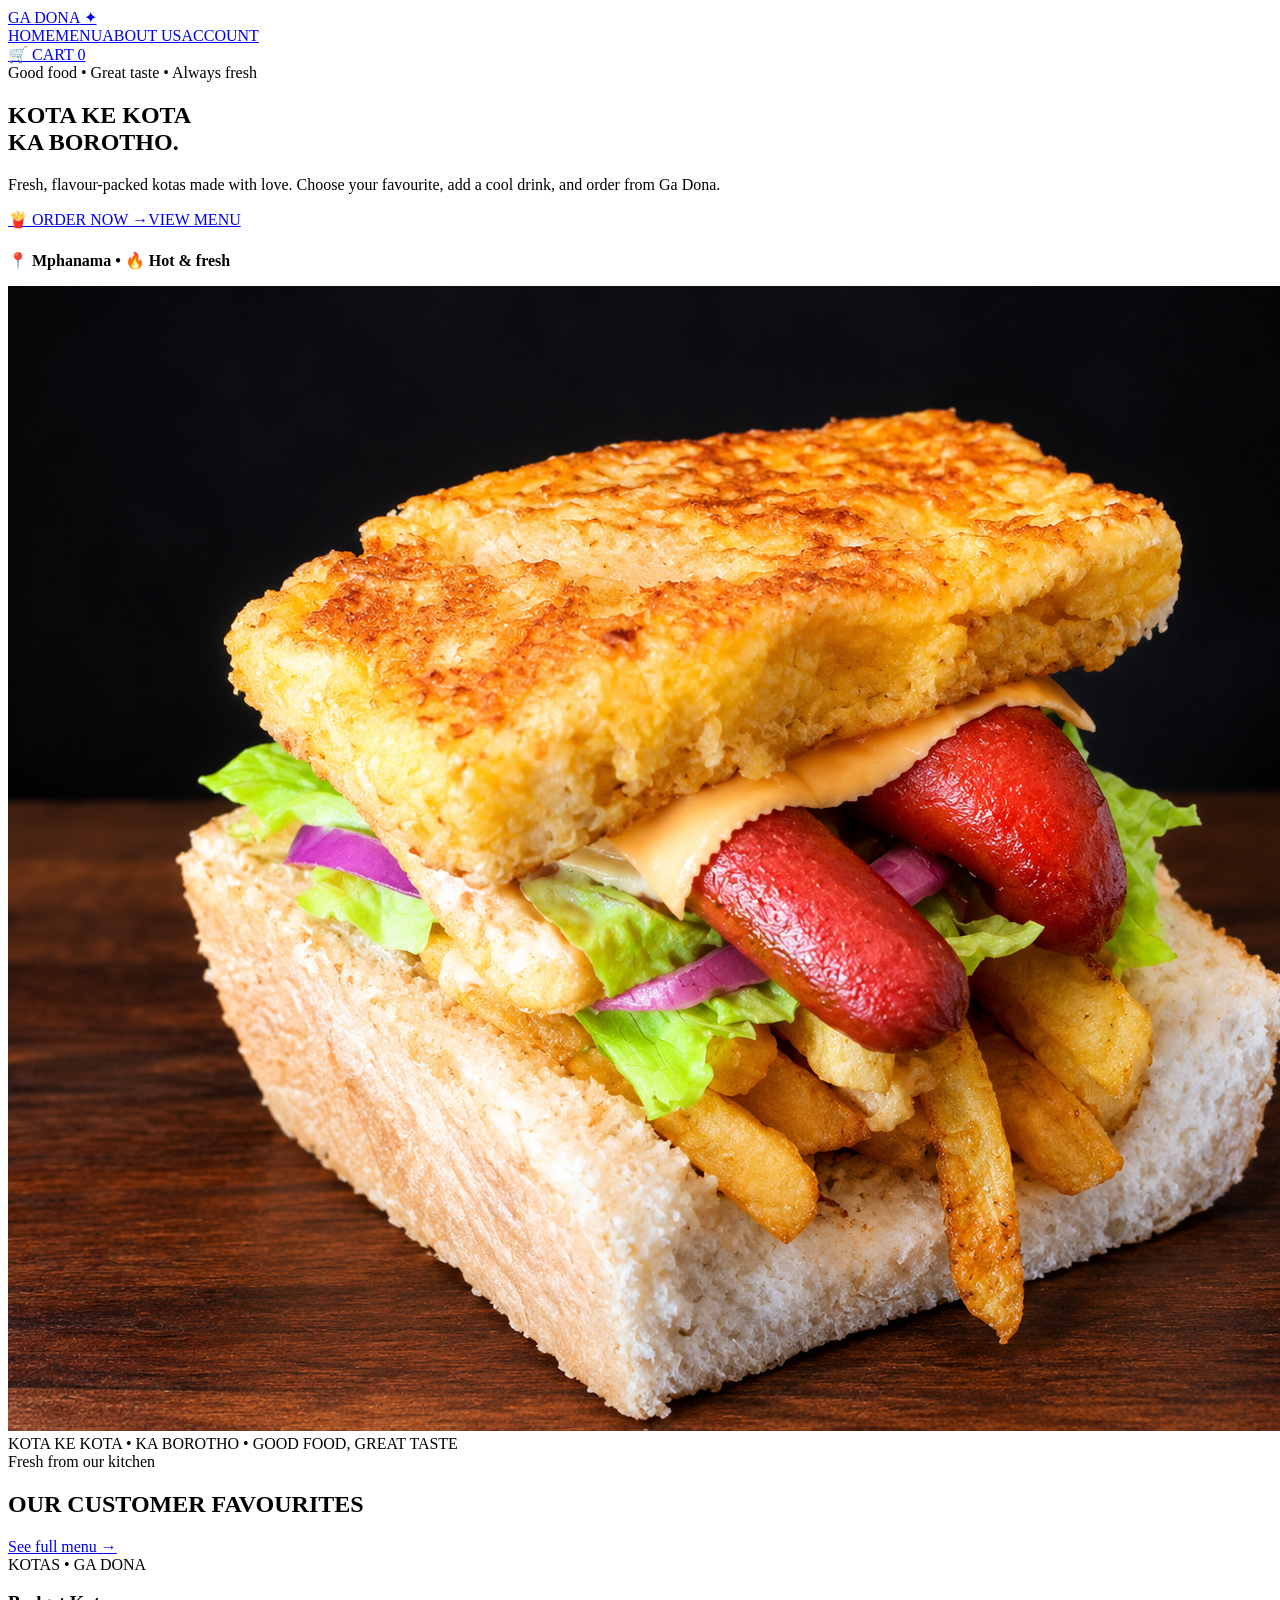
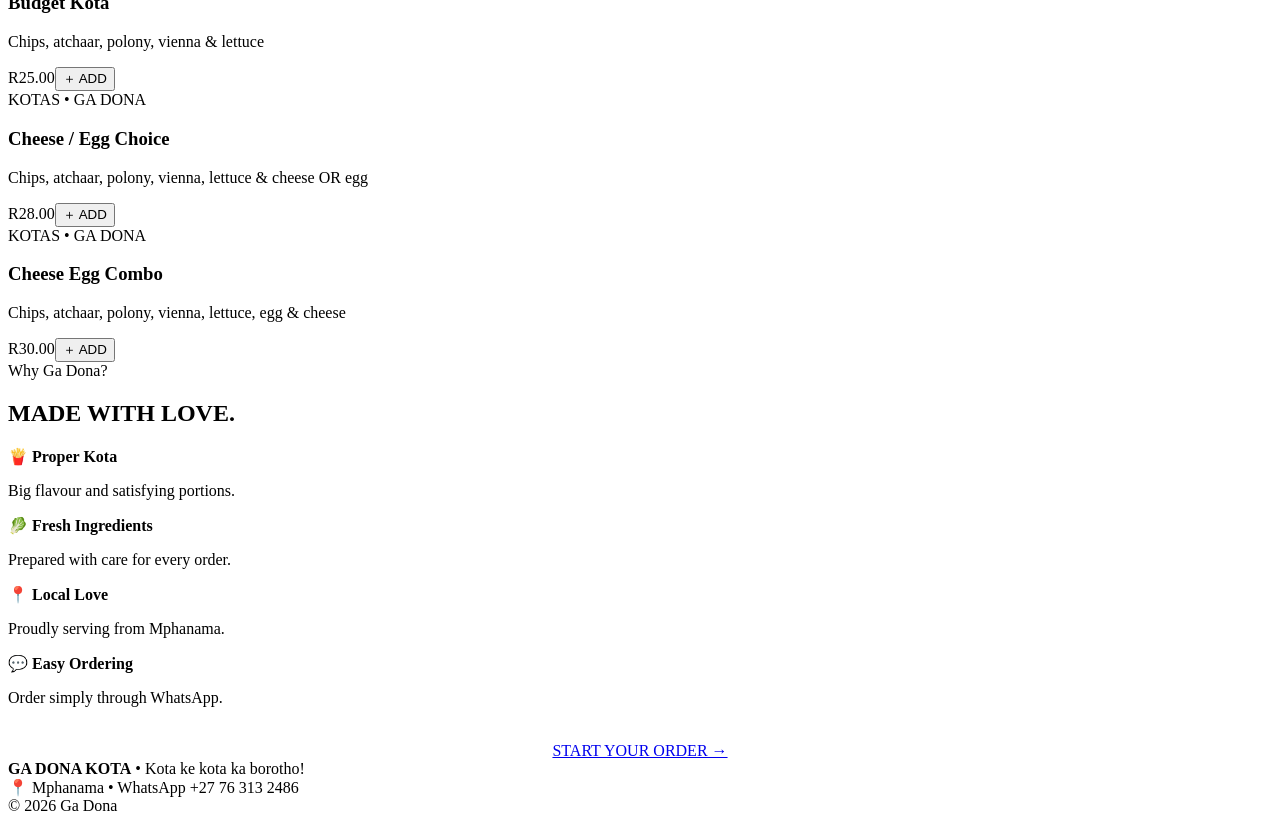
==== index.html @ b7245404 "Add files via upload" ====
<!doctype html><html lang="en"><head><meta charset="utf-8"><meta name="viewport" content="width=device-width,initial-scale=1"><title>Ga Dona Kota | Kota ke kota ka borotho</title><link rel="stylesheet" href="style.css"></head><body>
<header><nav class="nav"><a class="logo" href="index.html">GA <span>DONA</span> ✦</a><div class="links"><a href="index.html">HOME</a><a href="menu.html">MENU</a><a href="about.html">ABOUT US</a><a href="account.html">ACCOUNT</a></div><a class="cartlink" href="cart.html">🛒 CART <span class="cart-count">0</span></a></nav></header>
<main><section class="hero" id="home"><div><div class="kicker">Good food • Great taste • Always fresh</div><h1>KOTA KE KOTA<br><span>KA BOROTHO.</span></h1><p>Fresh, flavour-packed kotas made with love. Choose your favourite, add a cool drink, and order from Ga Dona.</p><div class="actions"><a class="btn" href="menu.html">🍟 ORDER NOW →</a><a class="outline" href="menu.html">VIEW MENU</a></div><p style="margin-top:22px;color:var(--yellow);font-weight:900">📍 Mphanama • 🔥 Hot & fresh</p></div><div class="visual"><img class="spin-kota" src="kota-360.png" alt="Ga Dona loaded kota rotating 360 degrees"></div></section><div class="ticker">KOTA KE KOTA • KA BOROTHO • GOOD FOOD, GREAT TASTE</div>
<section class="wrap"><div class="heading"><div><div class="kicker">Fresh from our kitchen</div><h2>OUR CUSTOMER FAVOURITES</h2></div><a class="outline" href="menu.html">See full menu →</a></div><div class="cards" id="favourites"></div></section>
<section class="wrap"><div class="heading"><div><div class="kicker">Why Ga Dona?</div><h2>MADE WITH LOVE.</h2></div></div><div class="features"><div class="feature"><b>🍟 Proper Kota</b><p>Big flavour and satisfying portions.</p></div><div class="feature"><b>🥬 Fresh Ingredients</b><p>Prepared with care for every order.</p></div><div class="feature"><b>📍 Local Love</b><p>Proudly serving from Mphanama.</p></div><div class="feature"><b>💬 Easy Ordering</b><p>Order simply through WhatsApp.</p></div></div><div style="text-align:center;margin-top:35px"><a class="btn" href="menu.html">START YOUR ORDER →</a></div></section>
</main><footer><strong>GA DONA KOTA</strong> • Kota ke kota ka borotho!<br>📍 Mphanama • WhatsApp +27 76 313 2486<br>© <span id="yr"></span> Ga Dona</footer><script>
const WHATSAPP="27763132486";
const PRODUCTS=[
["Budget Kota","Chips, atchaar, polony, vienna & lettuce",25,"KOTAS"],
["Cheese / Egg Choice","Chips, atchaar, polony, vienna, lettuce & cheese OR egg",28,"KOTAS"],
["Cheese Egg Combo","Chips, atchaar, polony, vienna, lettuce, egg & cheese",30,"KOTAS"],
["Meaty Kota","Chips, atchaar, polony, vienna, lettuce & russian",32,"KOTAS"],
["Meaty Cheese / Egg Choice","Chips, atchaar, polony, vienna, lettuce, russian & egg OR cheese",35,"KOTAS"],
["Fully Loaded","Chips, atchaar, polony, vienna, lettuce, russian, cheese & egg",45,"KOTAS"],
["Small Chips","Golden crispy chips",25,"CHIPS"],
["Medium Chips","Golden crispy chips",30,"CHIPS"],
["Large Chips","Golden crispy chips",35,"CHIPS"],
["Extra Large Chips","Golden crispy chips",42,"CHIPS"],
["2L Flavoured Cooldrink","Choose your flavour",30,"DRINKS"],
["2L Coke","Coca-Cola 2 litre",33,"DRINKS"],
["1.25L Cooldrink","Assorted flavour",17,"DRINKS"],
["1.5L Cappy Juice","Cappy fruit juice",40,"DRINKS"],
["Coke Can","Chilled can",15,"CANS"],
["Cappy Can","Chilled can",20,"CANS"],
["Dry Lemon Can","Chilled can",23,"CANS"],
["Tonic Water Can","Chilled can",23,"CANS"],
["Egg","Extra topping",5,"EXTRAS"],
["Vianna","Extra topping",7,"EXTRAS"],
["Cheese","Extra topping",5,"EXTRAS"],
["Polony","Extra topping",5,"EXTRAS"],
["Russian","Extra topping",15,"EXTRAS"]
];
function getCart(){return JSON.parse(localStorage.getItem("gadona_cart")||"[]")}
function saveCart(c){localStorage.setItem("gadona_cart",JSON.stringify(c));updateCount()}
function updateCount(){let n=getCart().reduce((s,x)=>s+x.qty,0);document.querySelectorAll(".cart-count").forEach(el=>el.textContent=n)}
function addProduct(idx){let c=getCart(),p=PRODUCTS[idx],item=c.find(x=>x.id===idx);if(item)item.qty++;else c.push({id:idx,name:p[0],price:p[2],qty:1});saveCart(c);alert(p[0]+" added to your cart!")}
function money(n){return "R"+Number(n).toFixed(2)}
function updateCount(){let n=getCart().reduce((s,x)=>s+x.qty,0);document.querySelectorAll(".cart-count").forEach(el=>el.textContent=n)}
function productCards(categories){let ids=PRODUCTS.map((p,i)=>({p,i})).filter(x=>categories.includes(x.p[3]));return ids.map(({p,i})=>`<article class="card"><div class="label">${p[3]} • GA DONA</div><h3>${p[0]}</h3><p>${p[1]}</p><div class="cardbottom"><span class="price">${money(p[2])}</span><button class="add" onclick="addProduct(${i})">＋ ADD</button></div></article>`).join("")}
document.addEventListener("DOMContentLoaded",updateCount);
document.getElementById("favourites").innerHTML=productCards(["KOTAS"]).split("</article>").slice(0,3).map(x=>x+"</article>").join("");document.getElementById("yr").textContent=new Date().getFullYear();</script></body></html>
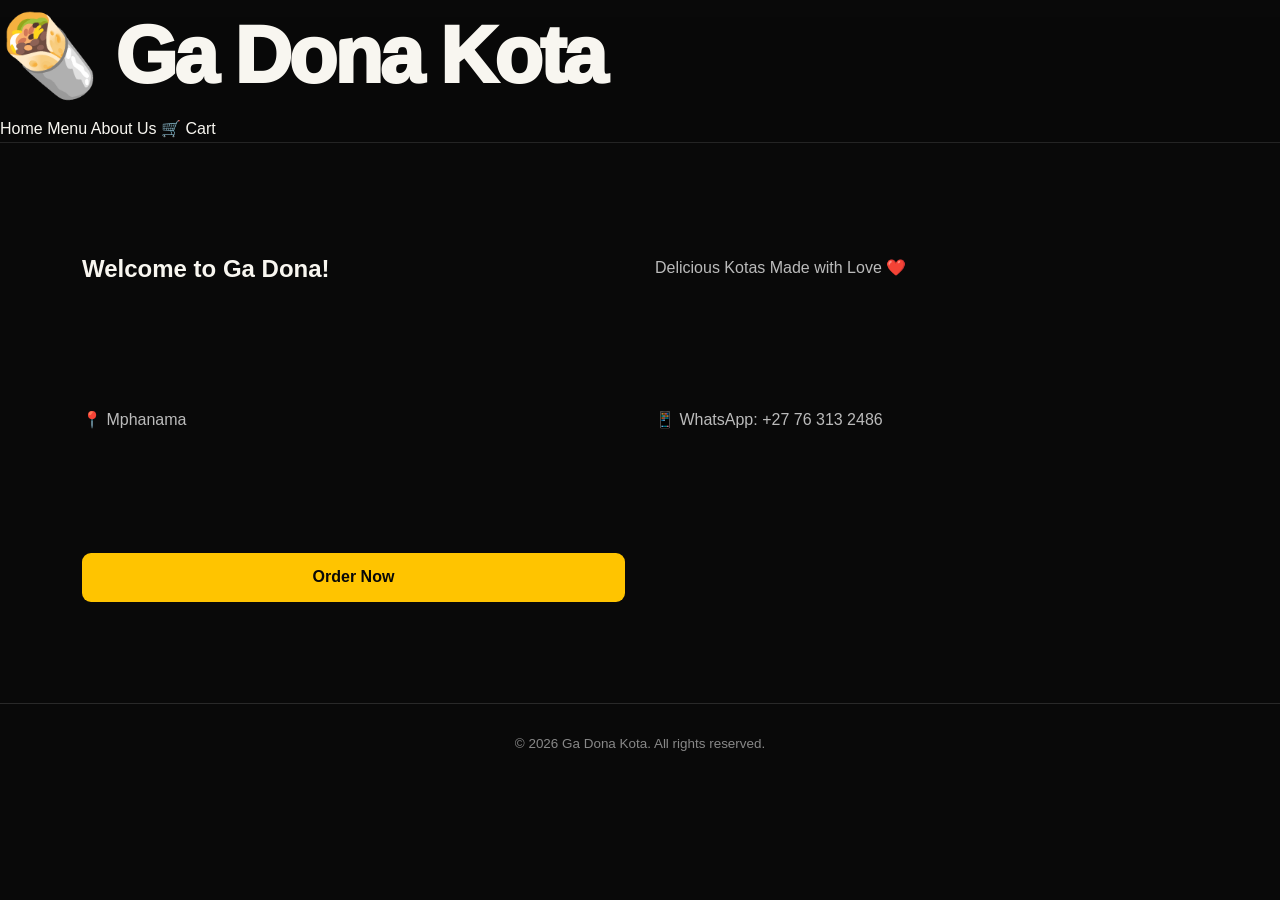
==== commit 39952e23: "Update index.html" ====
--- a/index.html
+++ b/index.html
@@ -1,41 +1,36 @@
-<!doctype html><html lang="en"><head><meta charset="utf-8"><meta name="viewport" content="width=device-width,initial-scale=1"><title>Ga Dona Kota | Kota ke kota ka borotho</title><link rel="stylesheet" href="style.css"></head><body>
-<header><nav class="nav"><a class="logo" href="index.html">GA <span>DONA</span> ✦</a><div class="links"><a href="index.html">HOME</a><a href="menu.html">MENU</a><a href="about.html">ABOUT US</a><a href="account.html">ACCOUNT</a></div><a class="cartlink" href="cart.html">🛒 CART <span class="cart-count">0</span></a></nav></header>
-<main><section class="hero" id="home"><div><div class="kicker">Good food • Great taste • Always fresh</div><h1>KOTA KE KOTA<br><span>KA BOROTHO.</span></h1><p>Fresh, flavour-packed kotas made with love. Choose your favourite, add a cool drink, and order from Ga Dona.</p><div class="actions"><a class="btn" href="menu.html">🍟 ORDER NOW →</a><a class="outline" href="menu.html">VIEW MENU</a></div><p style="margin-top:22px;color:var(--yellow);font-weight:900">📍 Mphanama • 🔥 Hot & fresh</p></div><div class="visual"><img class="spin-kota" src="kota-360.png" alt="Ga Dona loaded kota rotating 360 degrees"></div></section><div class="ticker">KOTA KE KOTA • KA BOROTHO • GOOD FOOD, GREAT TASTE</div>
-<section class="wrap"><div class="heading"><div><div class="kicker">Fresh from our kitchen</div><h2>OUR CUSTOMER FAVOURITES</h2></div><a class="outline" href="menu.html">See full menu →</a></div><div class="cards" id="favourites"></div></section>
-<section class="wrap"><div class="heading"><div><div class="kicker">Why Ga Dona?</div><h2>MADE WITH LOVE.</h2></div></div><div class="features"><div class="feature"><b>🍟 Proper Kota</b><p>Big flavour and satisfying portions.</p></div><div class="feature"><b>🥬 Fresh Ingredients</b><p>Prepared with care for every order.</p></div><div class="feature"><b>📍 Local Love</b><p>Proudly serving from Mphanama.</p></div><div class="feature"><b>💬 Easy Ordering</b><p>Order simply through WhatsApp.</p></div></div><div style="text-align:center;margin-top:35px"><a class="btn" href="menu.html">START YOUR ORDER →</a></div></section>
-</main><footer><strong>GA DONA KOTA</strong> • Kota ke kota ka borotho!<br>📍 Mphanama • WhatsApp +27 76 313 2486<br>© <span id="yr"></span> Ga Dona</footer><script>
-const WHATSAPP="27763132486";
-const PRODUCTS=[
-["Budget Kota","Chips, atchaar, polony, vienna & lettuce",25,"KOTAS"],
-["Cheese / Egg Choice","Chips, atchaar, polony, vienna, lettuce & cheese OR egg",28,"KOTAS"],
-["Cheese Egg Combo","Chips, atchaar, polony, vienna, lettuce, egg & cheese",30,"KOTAS"],
-["Meaty Kota","Chips, atchaar, polony, vienna, lettuce & russian",32,"KOTAS"],
-["Meaty Cheese / Egg Choice","Chips, atchaar, polony, vienna, lettuce, russian & egg OR cheese",35,"KOTAS"],
-["Fully Loaded","Chips, atchaar, polony, vienna, lettuce, russian, cheese & egg",45,"KOTAS"],
-["Small Chips","Golden crispy chips",25,"CHIPS"],
-["Medium Chips","Golden crispy chips",30,"CHIPS"],
-["Large Chips","Golden crispy chips",35,"CHIPS"],
-["Extra Large Chips","Golden crispy chips",42,"CHIPS"],
-["2L Flavoured Cooldrink","Choose your flavour",30,"DRINKS"],
-["2L Coke","Coca-Cola 2 litre",33,"DRINKS"],
-["1.25L Cooldrink","Assorted flavour",17,"DRINKS"],
-["1.5L Cappy Juice","Cappy fruit juice",40,"DRINKS"],
-["Coke Can","Chilled can",15,"CANS"],
-["Cappy Can","Chilled can",20,"CANS"],
-["Dry Lemon Can","Chilled can",23,"CANS"],
-["Tonic Water Can","Chilled can",23,"CANS"],
-["Egg","Extra topping",5,"EXTRAS"],
-["Vianna","Extra topping",7,"EXTRAS"],
-["Cheese","Extra topping",5,"EXTRAS"],
-["Polony","Extra topping",5,"EXTRAS"],
-["Russian","Extra topping",15,"EXTRAS"]
-];
-function getCart(){return JSON.parse(localStorage.getItem("gadona_cart")||"[]")}
-function saveCart(c){localStorage.setItem("gadona_cart",JSON.stringify(c));updateCount()}
-function updateCount(){let n=getCart().reduce((s,x)=>s+x.qty,0);document.querySelectorAll(".cart-count").forEach(el=>el.textContent=n)}
-function addProduct(idx){let c=getCart(),p=PRODUCTS[idx],item=c.find(x=>x.id===idx);if(item)item.qty++;else c.push({id:idx,name:p[0],price:p[2],qty:1});saveCart(c);alert(p[0]+" added to your cart!")}
-function money(n){return "R"+Number(n).toFixed(2)}
-function updateCount(){let n=getCart().reduce((s,x)=>s+x.qty,0);document.querySelectorAll(".cart-count").forEach(el=>el.textContent=n)}
-function productCards(categories){let ids=PRODUCTS.map((p,i)=>({p,i})).filter(x=>categories.includes(x.p[3]));return ids.map(({p,i})=>`<article class="card"><div class="label">${p[3]} • GA DONA</div><h3>${p[0]}</h3><p>${p[1]}</p><div class="cardbottom"><span class="price">${money(p[2])}</span><button class="add" onclick="addProduct(${i})">＋ ADD</button></div></article>`).join("")}
-document.addEventListener("DOMContentLoaded",updateCount);
-document.getElementById("favourites").innerHTML=productCards(["KOTAS"]).split("</article>").slice(0,3).map(x=>x+"</article>").join("");document.getElementById("yr").textContent=new Date().getFullYear();</script></body></html>+
+<!DOCTYPE html>
+<html lang="en">
+<head>
+  <meta charset="UTF-8">
+  <meta name="viewport" content="width=device-width, initial-scale=1.0">
+  <title>Ga Dona Kota</title>
+  <link rel="stylesheet" href="style.css">
+</head>
+
+<body>
+
+  <header>
+    <h1>🌯 Ga Dona Kota</h1>
+    <nav>
+      <a href="index.html">Home</a>
+      <a href="menu.html">Menu</a>
+      <a href="about.html">About Us</a>
+      <a href="cart.html">🛒 Cart</a>
+    </nav>
+  </header>
+
+  <section class="hero">
+    <h2>Welcome to Ga Dona!</h2>
+    <p>Delicious Kotas Made with Love ❤️</p>
+    <p>📍 Mphanama</p>
+    <p>📱 WhatsApp: +27 76 313 2486</p>
+    <a href="menu.html" class="btn">Order Now</a>
+  </section>
+
+  <footer>
+    <p>© 2026 Ga Dona Kota. All rights reserved.</p>
+  </footer>
+
+</body>
+</html>
--- a/style.css
+++ b/style.css
@@ -0,0 +1,29 @@
+
+:root{--black:#090909;--panel:#151515;--yellow:#ffc400;--orange:#ff9800;--white:#f8f6f0;--gray:#aaa;--line:#2b2b2b}
+*{box-sizing:border-box;margin:0;padding:0}html{scroll-behavior:smooth}body{background:var(--black);color:var(--white);font-family:Inter,Arial,sans-serif;line-height:1.55}a{color:inherit;text-decoration:none}button{cursor:pointer;font:inherit}
+header{position:sticky;top:0;z-index:50;background:#090909eF;border-bottom:1px solid #242424;backdrop-filter:blur(12px)}
+.nav{max-width:1160px;margin:auto;padding:14px 22px;display:flex;align-items:center;justify-content:space-between;gap:20px}
+.logo{font-weight:1000;letter-spacing:-1px;font-size:1.25rem;color:var(--yellow)}.logo span{color:#fff}
+.links{display:flex;align-items:center;gap:22px;font-size:.9rem;font-weight:800}.links a:hover{color:var(--yellow)}
+.cartlink,.btn{display:inline-flex;align-items:center;justify-content:center;gap:8px;background:var(--yellow);color:#080808;border:0;border-radius:9px;padding:12px 18px;font-weight:900;transition:.2s}.cartlink:hover,.btn:hover{transform:translateY(-2px);filter:brightness(1.08)}
+.outline{background:transparent;border:1px solid #555;color:#fff;border-radius:9px;padding:11px 17px;font-weight:800}
+.hero{max-width:1160px;margin:auto;padding:62px 22px 55px;display:grid;grid-template-columns:1fr 1fr;align-items:center;gap:30px;min-height:560px}
+.kicker{font-size:.76rem;letter-spacing:3px;text-transform:uppercase;color:var(--yellow);font-weight:900}
+h1{font-size:clamp(2.8rem,6.2vw,5.4rem);line-height:.98;letter-spacing:-3px;font-weight:1000;margin:17px 0 22px}h1 span{color:var(--yellow)}
+.hero p,.muted{color:#bbb;max-width:530px}.actions{display:flex;flex-wrap:wrap;gap:12px;margin-top:27px}
+.visual{display:flex;justify-content:center;align-items:center;perspective:1100px;min-height:400px;overflow:visible}
+.spin-kota{width:min(100%,520px);height:auto;object-fit:contain;filter:drop-shadow(0 20px 30px #0009);animation:rotateKota 12s linear infinite;transform-style:preserve-3d}
+@keyframes rotateKota{0%{transform:rotateY(0deg) rotateZ(-2deg)}50%{transform:rotateY(180deg) rotateZ(2deg)}100%{transform:rotateY(360deg) rotateZ(-2deg)}}
+.visual:hover .spin-kota{animation-play-state:paused}
+.ticker{background:var(--yellow);color:#080808;text-align:center;padding:10px;font-weight:1000;letter-spacing:1.2px}
+.wrap{max-width:1160px;margin:auto;padding:65px 22px}.heading{display:flex;justify-content:space-between;align-items:end;gap:20px;margin-bottom:28px}.heading h2,.page-title{font-size:clamp(2rem,4vw,3.3rem);font-weight:1000;letter-spacing:-1.5px}.heading p{color:#aaa;max-width:440px}
+.cards{display:grid;grid-template-columns:repeat(3,1fr);gap:16px}.card{background:var(--panel);border:1px solid #292929;border-radius:14px;padding:20px;transition:.2s}.card:hover{border-color:#806500;transform:translateY(-3px)}.card .label{font-size:.72rem;color:var(--yellow);font-weight:900;letter-spacing:1.3px}.card h3{font-size:1.18rem;margin:7px 0}.card p{font-size:.88rem;color:#aaa;min-height:54px}.cardbottom{display:flex;align-items:center;justify-content:space-between;gap:10px;margin-top:16px}.price{font-size:1.28rem;color:var(--yellow);font-weight:1000}.add{background:#272727;border:1px solid #444;color:#fff;border-radius:7px;padding:9px 12px;font-weight:900}.add:hover{background:var(--yellow);color:#111;border-color:var(--yellow)}
+.promo{display:grid;grid-template-columns:1fr 1fr;gap:25px;align-items:center;margin-top:45px}.promo img{width:100%;border-radius:14px;border:1px solid #333}.promo h2{font-size:2.3rem;color:var(--yellow);line-height:1.05;margin:12px 0}.promo li{list-style:none;margin:5px 0;color:#ddd}.promo li:before{content:"▸ ";color:var(--yellow)}
+.features{display:grid;grid-template-columns:repeat(4,1fr);gap:14px}.feature{background:#151515;border:1px solid #282828;border-radius:12px;padding:18px}.feature b{display:block;color:var(--yellow);font-size:1.1rem;margin-bottom:5px}.feature p{font-size:.85rem;color:#aaa}
+.aboutbox{max-width:850px;margin:0 auto;background:linear-gradient(135deg,#171717,#0c0c0c);border:1px solid #383000;border-radius:18px;padding:clamp(25px,5vw,55px)}.aboutbox h2{font-size:2.5rem;color:var(--yellow);margin:12px 0}.aboutbox p{color:#d0d0d0;margin:13px 0}
+.pagehero{max-width:1160px;margin:auto;padding:55px 22px 15px}.pagehero p{color:#aaa;margin-top:8px}
+footer{border-top:1px solid #292929;text-align:center;padding:30px 18px;color:#888;font-size:.84rem}footer strong{color:var(--yellow)}
+.cart-layout{display:grid;grid-template-columns:1.15fr .85fr;gap:25px;align-items:start}.cartbox,.checkoutbox{background:#151515;border:1px solid #2c2c2c;border-radius:14px;padding:22px}.cartrow{display:flex;justify-content:space-between;gap:12px;padding:15px 0;border-bottom:1px solid #2b2b2b}.cartrow small{display:block;color:#999}.qty{display:flex;align-items:center;gap:9px;margin-top:8px}.qty button{border:1px solid #444;background:#252525;color:white;border-radius:5px;width:28px;height:28px}.summaryline{display:flex;justify-content:space-between;padding:7px 0;color:#bbb}.summaryline.total{font-size:1.25rem;font-weight:1000;color:#fff;border-top:1px solid #444;margin-top:7px;padding-top:13px}.summaryline.total strong{color:var(--yellow)}
+.form{display:grid;gap:12px;margin-top:16px}.form label{font-size:.82rem;color:#ccc;font-weight:800}.form input,.form textarea,.form select{display:block;width:100%;margin-top:5px;background:#0d0d0d;border:1px solid #444;border-radius:7px;color:white;padding:11px}.form textarea{min-height:70px}.form .btn{width:100%}.empty{padding:50px 10px;text-align:center;color:#888}
+@media(max-width:850px){.hero{grid-template-columns:1fr;padding-top:40px;min-height:auto}.visual{min-height:300px;order:-1}.spin-kota{width:min(90%,400px)}.cards{grid-template-columns:repeat(2,1fr)}.features{grid-template-columns:repeat(2,1fr)}.cart-layout{grid-template-columns:1fr}.promo{grid-template-columns:1fr}.promo img{order:-1}}
+@media(max-width:560px){.nav{padding:12px 14px}.links{gap:11px;font-size:.76rem}.links a:nth-child(3){display:none}.logo{font-size:1rem}.cartlink{padding:9px 11px}.hero{padding:30px 17px}.visual{min-height:230px}.spin-kota{width:95%}h1{letter-spacing:-1.5px}.wrap{padding:45px 17px}.cards{grid-template-columns:1fr}.card p{min-height:0}.heading{align-items:start;flex-direction:column}.pagehero{padding:38px 17px}.features{grid-template-columns:1fr 1fr}}
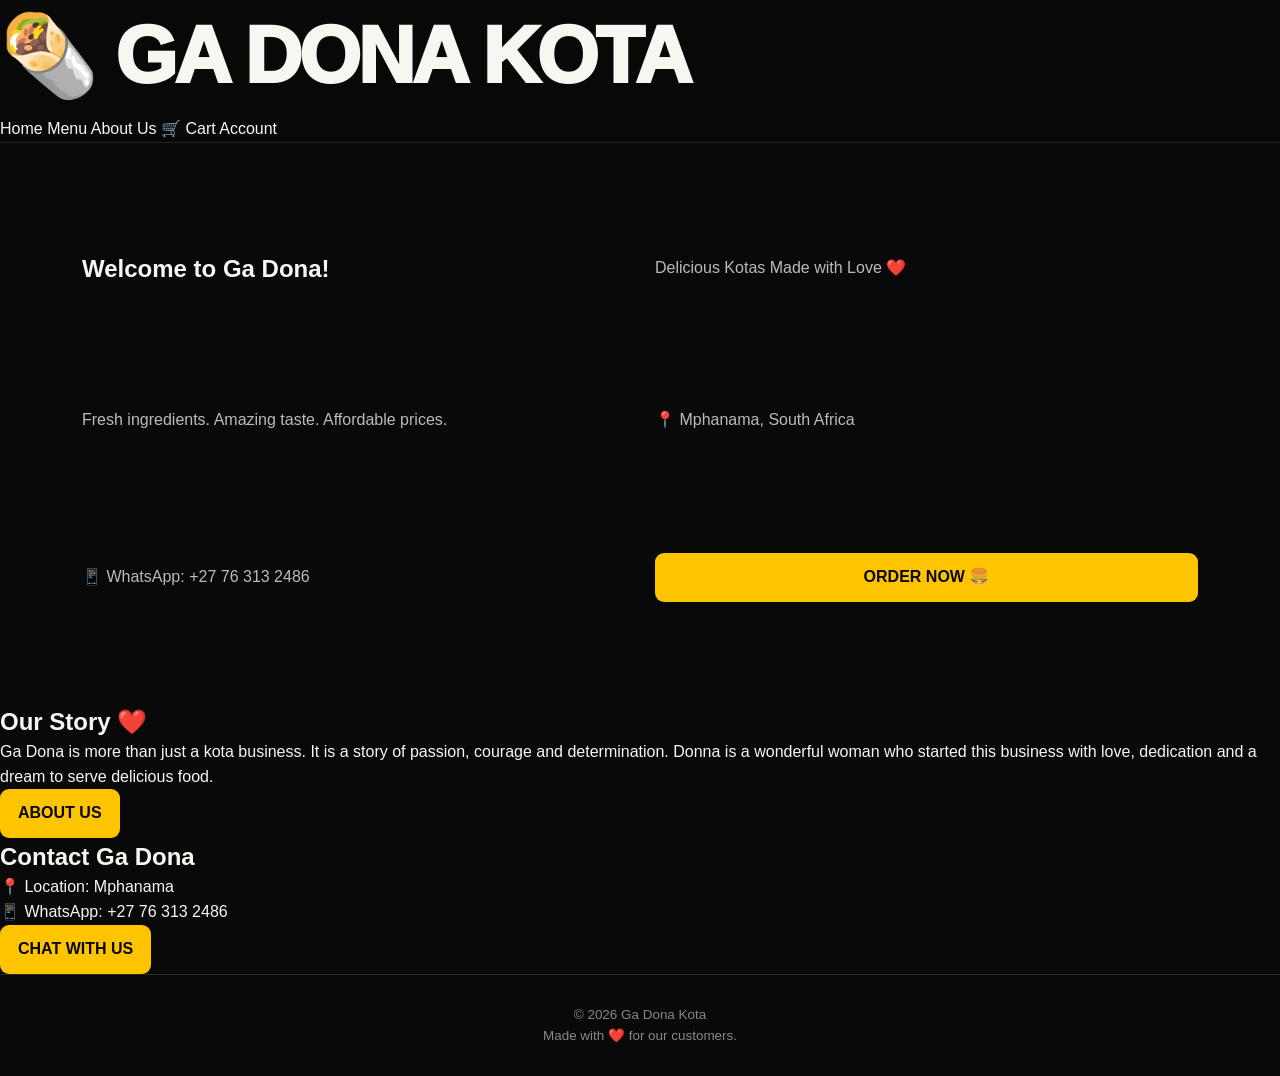
==== commit 3b830082: "Update index.html" ====
--- a/index.html
+++ b/index.html
@@ -4,32 +4,85 @@
 <head>
   <meta charset="UTF-8">
   <meta name="viewport" content="width=device-width, initial-scale=1.0">
-  <title>Ga Dona Kota</title>
+
+  <title>Ga Dona Kota | Home</title>
+
   <link rel="stylesheet" href="style.css">
 </head>
 
 <body>
 
+  <!-- HEADER -->
   <header>
-    <h1>🌯 Ga Dona Kota</h1>
+    <h1>🌯 GA DONA KOTA</h1>
+
     <nav>
       <a href="index.html">Home</a>
       <a href="menu.html">Menu</a>
       <a href="about.html">About Us</a>
       <a href="cart.html">🛒 Cart</a>
+      <a href="account.html">Account</a>
     </nav>
   </header>
 
-  <section class="hero">
+  <!-- HOME SECTION -->
+  <section class="hero" id="home">
+
     <h2>Welcome to Ga Dona!</h2>
+
     <p>Delicious Kotas Made with Love ❤️</p>
-    <p>📍 Mphanama</p>
+
+    <p>Fresh ingredients. Amazing taste. Affordable prices.</p>
+
+    <p>📍 Mphanama, South Africa</p>
+
     <p>📱 WhatsApp: +27 76 313 2486</p>
-    <a href="menu.html" class="btn">Order Now</a>
+
+    <a href="menu.html" class="btn">ORDER NOW 🍔</a>
+
   </section>
 
+  <!-- ABOUT PREVIEW -->
+  <section class="about-preview">
+
+    <h2>Our Story ❤️</h2>
+
+    <p>
+      Ga Dona is more than just a kota business.
+      It is a story of passion, courage and determination.
+      Donna is a wonderful woman who started this business
+      with love, dedication and a dream to serve delicious food.
+    </p>
+
+    <a href="about.html" class="btn">ABOUT US</a>
+
+  </section>
+
+  <!-- CONTACT -->
+  <section class="contact">
+
+    <h2>Contact Ga Dona</h2>
+
+    <p>📍 Location: Mphanama</p>
+
+    <p>📱 WhatsApp: +27 76 313 2486</p>
+
+    <a
+      href="https://wa.me/27763132486"
+      class="btn"
+      target="_blank">
+      CHAT WITH US
+    </a>
+
+  </section>
+
+  <!-- FOOTER -->
   <footer>
-    <p>© 2026 Ga Dona Kota. All rights reserved.</p>
+
+    <p>© 2026 Ga Dona Kota</p>
+
+    <p>Made with ❤️ for our customers.</p>
+
   </footer>
 
 </body>
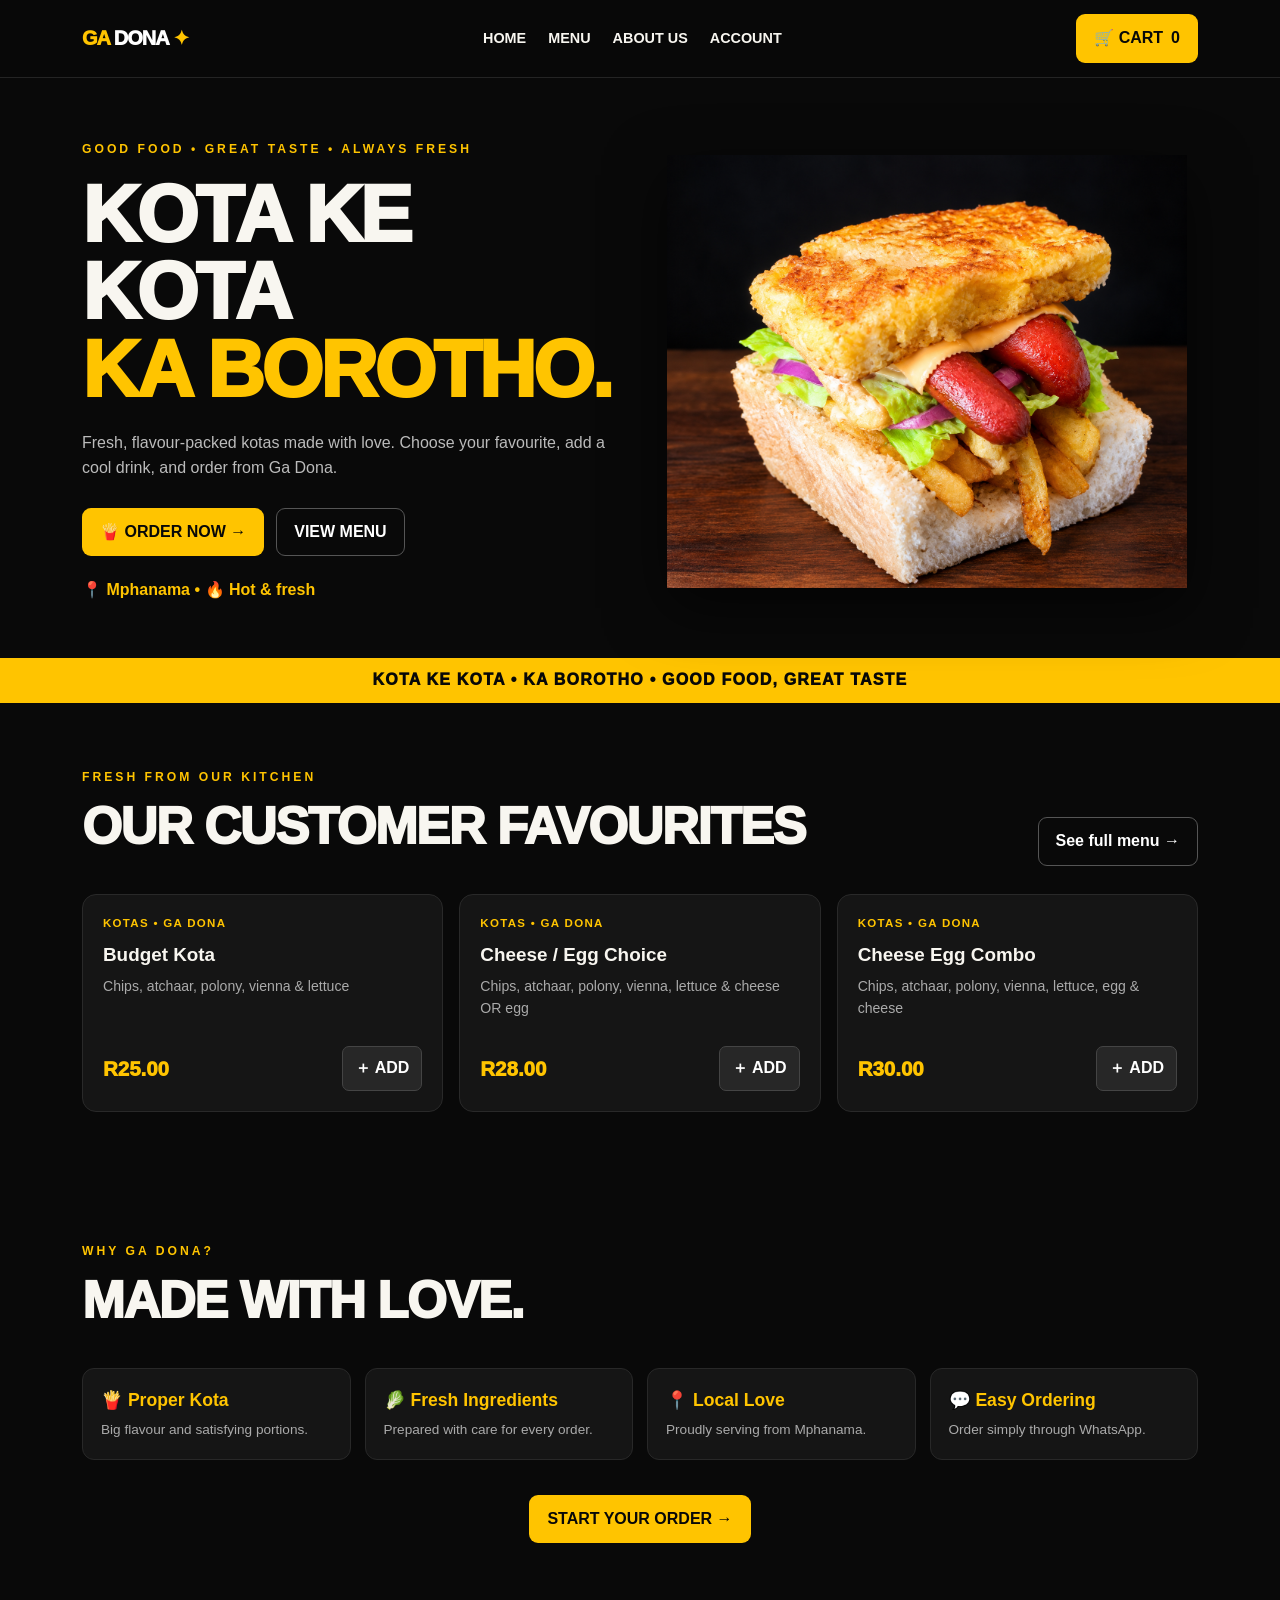
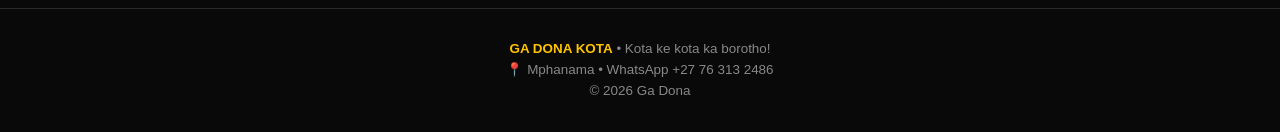
==== commit cfdb09a8: "Add files via upload" ====
--- a/index.html
+++ b/index.html
@@ -1,89 +1,41 @@
-
-<!DOCTYPE html>
-<html lang="en">
-<head>
-  <meta charset="UTF-8">
-  <meta name="viewport" content="width=device-width, initial-scale=1.0">
-
-  <title>Ga Dona Kota | Home</title>
-
-  <link rel="stylesheet" href="style.css">
-</head>
-
-<body>
-
-  <!-- HEADER -->
-  <header>
-    <h1>🌯 GA DONA KOTA</h1>
-
-    <nav>
-      <a href="index.html">Home</a>
-      <a href="menu.html">Menu</a>
-      <a href="about.html">About Us</a>
-      <a href="cart.html">🛒 Cart</a>
-      <a href="account.html">Account</a>
-    </nav>
-  </header>
-
-  <!-- HOME SECTION -->
-  <section class="hero" id="home">
-
-    <h2>Welcome to Ga Dona!</h2>
-
-    <p>Delicious Kotas Made with Love ❤️</p>
-
-    <p>Fresh ingredients. Amazing taste. Affordable prices.</p>
-
-    <p>📍 Mphanama, South Africa</p>
-
-    <p>📱 WhatsApp: +27 76 313 2486</p>
-
-    <a href="menu.html" class="btn">ORDER NOW 🍔</a>
-
-  </section>
-
-  <!-- ABOUT PREVIEW -->
-  <section class="about-preview">
-
-    <h2>Our Story ❤️</h2>
-
-    <p>
-      Ga Dona is more than just a kota business.
-      It is a story of passion, courage and determination.
-      Donna is a wonderful woman who started this business
-      with love, dedication and a dream to serve delicious food.
-    </p>
-
-    <a href="about.html" class="btn">ABOUT US</a>
-
-  </section>
-
-  <!-- CONTACT -->
-  <section class="contact">
-
-    <h2>Contact Ga Dona</h2>
-
-    <p>📍 Location: Mphanama</p>
-
-    <p>📱 WhatsApp: +27 76 313 2486</p>
-
-    <a
-      href="https://wa.me/27763132486"
-      class="btn"
-      target="_blank">
-      CHAT WITH US
-    </a>
-
-  </section>
-
-  <!-- FOOTER -->
-  <footer>
-
-    <p>© 2026 Ga Dona Kota</p>
-
-    <p>Made with ❤️ for our customers.</p>
-
-  </footer>
-
-</body>
-</html>
+<!doctype html><html lang="en"><head><meta charset="utf-8"><meta name="viewport" content="width=device-width,initial-scale=1"><title>Ga Dona Kota | Kota ke kota ka borotho</title><link rel="stylesheet" href="style.css"></head><body>
+<header><nav class="nav"><a class="logo" href="index.html">GA <span>DONA</span> ✦</a><div class="links"><a href="index.html">HOME</a><a href="menu.html">MENU</a><a href="about.html">ABOUT US</a><a href="account.html">ACCOUNT</a></div><a class="cartlink" href="cart.html">🛒 CART <span class="cart-count">0</span></a></nav></header>
+<main><section class="hero" id="home"><div><div class="kicker">Good food • Great taste • Always fresh</div><h1>KOTA KE KOTA<br><span>KA BOROTHO.</span></h1><p>Fresh, flavour-packed kotas made with love. Choose your favourite, add a cool drink, and order from Ga Dona.</p><div class="actions"><a class="btn" href="menu.html">🍟 ORDER NOW →</a><a class="outline" href="menu.html">VIEW MENU</a></div><p style="margin-top:22px;color:var(--yellow);font-weight:900">📍 Mphanama • 🔥 Hot & fresh</p></div><div class="visual"><img class="spin-kota" src="kota-360.png" alt="Ga Dona loaded kota rotating 360 degrees"></div></section><div class="ticker">KOTA KE KOTA • KA BOROTHO • GOOD FOOD, GREAT TASTE</div>
+<section class="wrap"><div class="heading"><div><div class="kicker">Fresh from our kitchen</div><h2>OUR CUSTOMER FAVOURITES</h2></div><a class="outline" href="menu.html">See full menu →</a></div><div class="cards" id="favourites"></div></section>
+<section class="wrap"><div class="heading"><div><div class="kicker">Why Ga Dona?</div><h2>MADE WITH LOVE.</h2></div></div><div class="features"><div class="feature"><b>🍟 Proper Kota</b><p>Big flavour and satisfying portions.</p></div><div class="feature"><b>🥬 Fresh Ingredients</b><p>Prepared with care for every order.</p></div><div class="feature"><b>📍 Local Love</b><p>Proudly serving from Mphanama.</p></div><div class="feature"><b>💬 Easy Ordering</b><p>Order simply through WhatsApp.</p></div></div><div style="text-align:center;margin-top:35px"><a class="btn" href="menu.html">START YOUR ORDER →</a></div></section>
+</main><footer><strong>GA DONA KOTA</strong> • Kota ke kota ka borotho!<br>📍 Mphanama • WhatsApp +27 76 313 2486<br>© <span id="yr"></span> Ga Dona</footer><script>
+const WHATSAPP="27763132486";
+const PRODUCTS=[
+["Budget Kota","Chips, atchaar, polony, vienna & lettuce",25,"KOTAS"],
+["Cheese / Egg Choice","Chips, atchaar, polony, vienna, lettuce & cheese OR egg",28,"KOTAS"],
+["Cheese Egg Combo","Chips, atchaar, polony, vienna, lettuce, egg & cheese",30,"KOTAS"],
+["Meaty Kota","Chips, atchaar, polony, vienna, lettuce & russian",32,"KOTAS"],
+["Meaty Cheese / Egg Choice","Chips, atchaar, polony, vienna, lettuce, russian & egg OR cheese",35,"KOTAS"],
+["Fully Loaded","Chips, atchaar, polony, vienna, lettuce, russian, cheese & egg",45,"KOTAS"],
+["Small Chips","Golden crispy chips",25,"CHIPS"],
+["Medium Chips","Golden crispy chips",30,"CHIPS"],
+["Large Chips","Golden crispy chips",35,"CHIPS"],
+["Extra Large Chips","Golden crispy chips",42,"CHIPS"],
+["2L Flavoured Cooldrink","Choose your flavour",30,"DRINKS"],
+["2L Coke","Coca-Cola 2 litre",33,"DRINKS"],
+["1.25L Cooldrink","Assorted flavour",17,"DRINKS"],
+["1.5L Cappy Juice","Cappy fruit juice",40,"DRINKS"],
+["Coke Can","Chilled can",15,"CANS"],
+["Cappy Can","Chilled can",20,"CANS"],
+["Dry Lemon Can","Chilled can",23,"CANS"],
+["Tonic Water Can","Chilled can",23,"CANS"],
+["Egg","Extra topping",5,"EXTRAS"],
+["Vianna","Extra topping",7,"EXTRAS"],
+["Cheese","Extra topping",5,"EXTRAS"],
+["Polony","Extra topping",5,"EXTRAS"],
+["Russian","Extra topping",15,"EXTRAS"]
+];
+function getCart(){return JSON.parse(localStorage.getItem("gadona_cart")||"[]")}
+function saveCart(c){localStorage.setItem("gadona_cart",JSON.stringify(c));updateCount()}
+function updateCount(){let n=getCart().reduce((s,x)=>s+x.qty,0);document.querySelectorAll(".cart-count").forEach(el=>el.textContent=n)}
+function addProduct(idx){let c=getCart(),p=PRODUCTS[idx],item=c.find(x=>x.id===idx);if(item)item.qty++;else c.push({id:idx,name:p[0],price:p[2],qty:1});saveCart(c);alert(p[0]+" added to your cart!")}
+function money(n){return "R"+Number(n).toFixed(2)}
+function updateCount(){let n=getCart().reduce((s,x)=>s+x.qty,0);document.querySelectorAll(".cart-count").forEach(el=>el.textContent=n)}
+function productCards(categories){let ids=PRODUCTS.map((p,i)=>({p,i})).filter(x=>categories.includes(x.p[3]));return ids.map(({p,i})=>`<article class="card"><div class="label">${p[3]} • GA DONA</div><h3>${p[0]}</h3><p>${p[1]}</p><div class="cardbottom"><span class="price">${money(p[2])}</span><button class="add" onclick="addProduct(${i})">＋ ADD</button></div></article>`).join("")}
+document.addEventListener("DOMContentLoaded",updateCount);
+document.getElementById("favourites").innerHTML=productCards(["KOTAS"]).split("</article>").slice(0,3).map(x=>x+"</article>").join("");document.getElementById("yr").textContent=new Date().getFullYear();</script></body></html>
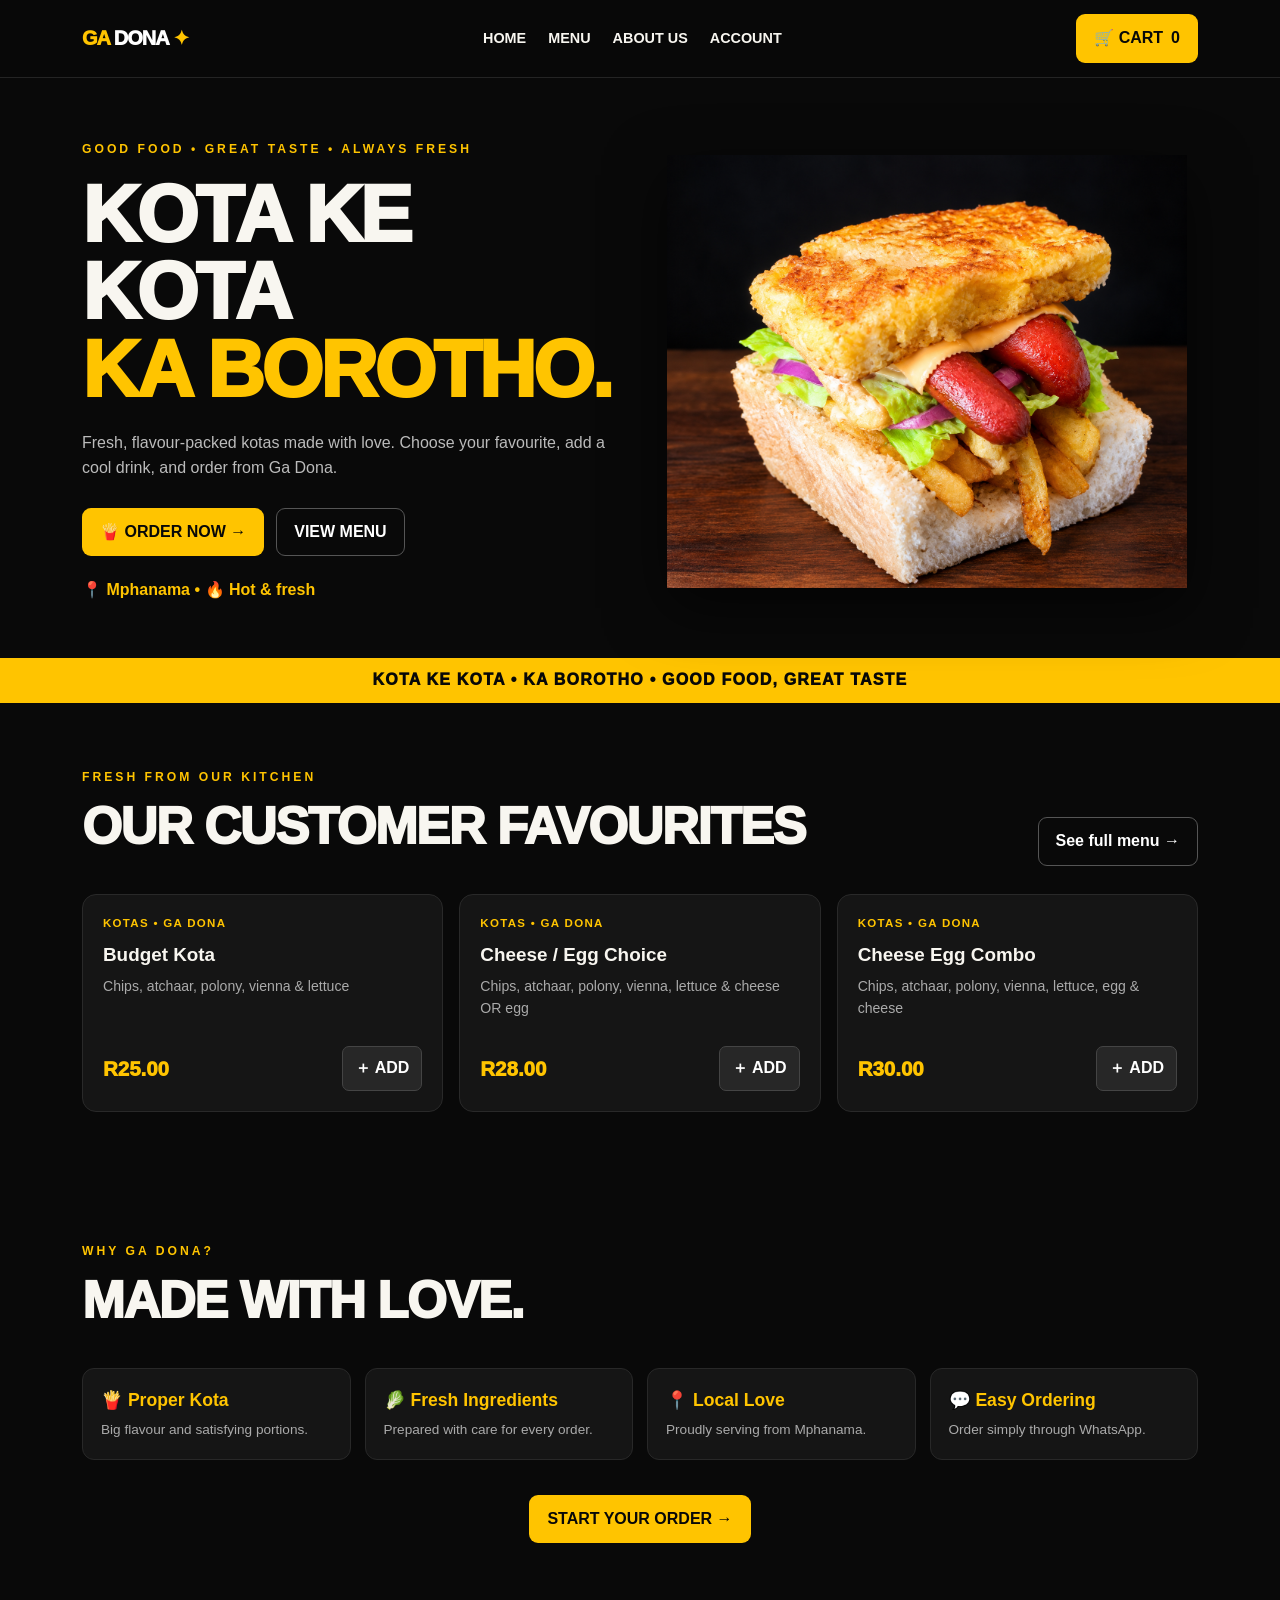
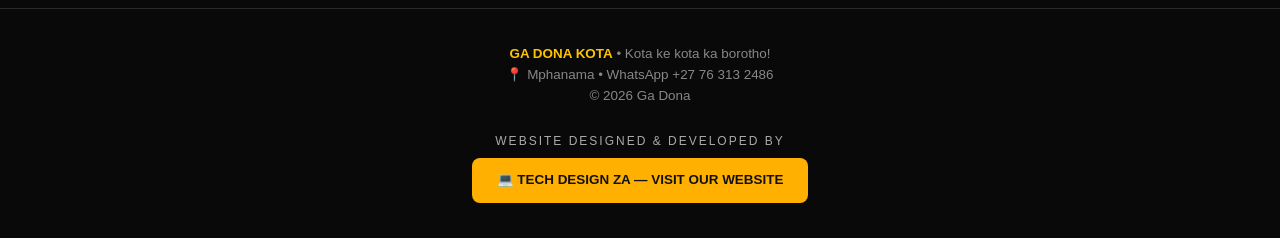
==== commit 0d7a6e5d: "Update index.html" ====
--- a/index.html
+++ b/index.html
@@ -1,41 +1,329 @@
-<!doctype html><html lang="en"><head><meta charset="utf-8"><meta name="viewport" content="width=device-width,initial-scale=1"><title>Ga Dona Kota | Kota ke kota ka borotho</title><link rel="stylesheet" href="style.css"></head><body>
-<header><nav class="nav"><a class="logo" href="index.html">GA <span>DONA</span> ✦</a><div class="links"><a href="index.html">HOME</a><a href="menu.html">MENU</a><a href="about.html">ABOUT US</a><a href="account.html">ACCOUNT</a></div><a class="cartlink" href="cart.html">🛒 CART <span class="cart-count">0</span></a></nav></header>
-<main><section class="hero" id="home"><div><div class="kicker">Good food • Great taste • Always fresh</div><h1>KOTA KE KOTA<br><span>KA BOROTHO.</span></h1><p>Fresh, flavour-packed kotas made with love. Choose your favourite, add a cool drink, and order from Ga Dona.</p><div class="actions"><a class="btn" href="menu.html">🍟 ORDER NOW →</a><a class="outline" href="menu.html">VIEW MENU</a></div><p style="margin-top:22px;color:var(--yellow);font-weight:900">📍 Mphanama • 🔥 Hot & fresh</p></div><div class="visual"><img class="spin-kota" src="kota-360.png" alt="Ga Dona loaded kota rotating 360 degrees"></div></section><div class="ticker">KOTA KE KOTA • KA BOROTHO • GOOD FOOD, GREAT TASTE</div>
-<section class="wrap"><div class="heading"><div><div class="kicker">Fresh from our kitchen</div><h2>OUR CUSTOMER FAVOURITES</h2></div><a class="outline" href="menu.html">See full menu →</a></div><div class="cards" id="favourites"></div></section>
-<section class="wrap"><div class="heading"><div><div class="kicker">Why Ga Dona?</div><h2>MADE WITH LOVE.</h2></div></div><div class="features"><div class="feature"><b>🍟 Proper Kota</b><p>Big flavour and satisfying portions.</p></div><div class="feature"><b>🥬 Fresh Ingredients</b><p>Prepared with care for every order.</p></div><div class="feature"><b>📍 Local Love</b><p>Proudly serving from Mphanama.</p></div><div class="feature"><b>💬 Easy Ordering</b><p>Order simply through WhatsApp.</p></div></div><div style="text-align:center;margin-top:35px"><a class="btn" href="menu.html">START YOUR ORDER →</a></div></section>
-</main><footer><strong>GA DONA KOTA</strong> • Kota ke kota ka borotho!<br>📍 Mphanama • WhatsApp +27 76 313 2486<br>© <span id="yr"></span> Ga Dona</footer><script>
-const WHATSAPP="27763132486";
-const PRODUCTS=[
+
+<!DOCTYPE html>
+<html lang="en">
+<head>
+<meta charset="UTF-8">
+<meta name="viewport" content="width=device-width,initial-scale=1">
+
+<title>Ga Dona Kota | Kota ke kota ka borotho</title>
+
+<link rel="stylesheet" href="style.css">
+</head>
+
+<body>
+
+<header>
+<nav class="nav">
+
+<a class="logo" href="index.html">GA <span>DONA</span> ✦</a>
+
+<div class="links">
+<a href="index.html">HOME</a>
+<a href="menu.html">MENU</a>
+<a href="about.html">ABOUT US</a>
+<a href="account.html">ACCOUNT</a>
+</div>
+
+<a class="cartlink" href="cart.html">
+🛒 CART <span class="cart-count">0</span>
+</a>
+
+</nav>
+</header>
+
+<main>
+
+<section class="hero" id="home">
+
+<div>
+
+<div class="kicker">Good food • Great taste • Always fresh</div>
+
+<h1>KOTA KE KOTA<br>
+<span>KA BOROTHO.</span></h1>
+
+<p>
+Fresh, flavour-packed kotas made with love.
+Choose your favourite, add a cool drink,
+and order from Ga Dona.
+</p>
+
+<div class="actions">
+<a class="btn" href="menu.html">🍟 ORDER NOW →</a>
+<a class="outline" href="menu.html">VIEW MENU</a>
+</div>
+
+<p style="margin-top:22px;color:var(--yellow);font-weight:900">
+📍 Mphanama • 🔥 Hot & fresh
+</p>
+
+</div>
+
+<div class="visual">
+<img class="spin-kota"
+src="kota-360.png"
+alt="Ga Dona loaded kota rotating 360 degrees">
+</div>
+
+</section>
+
+<div class="ticker">
+KOTA KE KOTA • KA BOROTHO • GOOD FOOD, GREAT TASTE
+</div>
+
+<section class="wrap">
+
+<div class="heading">
+
+<div>
+<div class="kicker">Fresh from our kitchen</div>
+<h2>OUR CUSTOMER FAVOURITES</h2>
+</div>
+
+<a class="outline" href="menu.html">See full menu →</a>
+
+</div>
+
+<div class="cards" id="favourites"></div>
+
+</section>
+
+<section class="wrap">
+
+<div class="heading">
+
+<div>
+<div class="kicker">Why Ga Dona?</div>
+<h2>MADE WITH LOVE.</h2>
+</div>
+
+</div>
+
+<div class="features">
+
+<div class="feature">
+<b>🍟 Proper Kota</b>
+<p>Big flavour and satisfying portions.</p>
+</div>
+
+<div class="feature">
+<b>🥬 Fresh Ingredients</b>
+<p>Prepared with care for every order.</p>
+</div>
+
+<div class="feature">
+<b>📍 Local Love</b>
+<p>Proudly serving from Mphanama.</p>
+</div>
+
+<div class="feature">
+<b>💬 Easy Ordering</b>
+<p>Order simply through WhatsApp.</p>
+</div>
+
+</div>
+
+<div style="text-align:center;margin-top:35px">
+<a class="btn" href="menu.html">START YOUR ORDER →</a>
+</div>
+
+</section>
+
+</main>
+
+<!-- GA DONA FOOTER + TECH DESIGN ZA -->
+<footer style="text-align:center;padding:35px 15px">
+
+<strong>GA DONA KOTA</strong> • Kota ke kota ka borotho!
+
+<br>
+
+📍 Mphanama • WhatsApp +27 76 313 2486
+
+<br>
+
+© <span id="yr"></span> Ga Dona
+
+<div style="margin-top:25px">
+
+<p style="color:#aaa;font-size:12px;letter-spacing:2px">
+WEBSITE DESIGNED & DEVELOPED BY
+</p>
+
+<a href="https://mojimaroza-blip.github.io/website/"
+target="_blank"
+rel="noopener noreferrer"
+style="display:inline-block;
+background:#ffb000;
+color:#111;
+padding:12px 25px;
+border-radius:8px;
+text-decoration:none;
+font-weight:900;
+margin-top:8px">
+
+💻 TECH DESIGN ZA — VISIT OUR WEBSITE
+
+</a>
+
+</div>
+
+</footer>
+
+<script>
+
+const WHATSAPP = "27763132486";
+
+const PRODUCTS = [
+
 ["Budget Kota","Chips, atchaar, polony, vienna & lettuce",25,"KOTAS"],
+
 ["Cheese / Egg Choice","Chips, atchaar, polony, vienna, lettuce & cheese OR egg",28,"KOTAS"],
+
 ["Cheese Egg Combo","Chips, atchaar, polony, vienna, lettuce, egg & cheese",30,"KOTAS"],
+
 ["Meaty Kota","Chips, atchaar, polony, vienna, lettuce & russian",32,"KOTAS"],
+
 ["Meaty Cheese / Egg Choice","Chips, atchaar, polony, vienna, lettuce, russian & egg OR cheese",35,"KOTAS"],
+
 ["Fully Loaded","Chips, atchaar, polony, vienna, lettuce, russian, cheese & egg",45,"KOTAS"],
+
 ["Small Chips","Golden crispy chips",25,"CHIPS"],
+
 ["Medium Chips","Golden crispy chips",30,"CHIPS"],
+
 ["Large Chips","Golden crispy chips",35,"CHIPS"],
+
 ["Extra Large Chips","Golden crispy chips",42,"CHIPS"],
+
 ["2L Flavoured Cooldrink","Choose your flavour",30,"DRINKS"],
+
 ["2L Coke","Coca-Cola 2 litre",33,"DRINKS"],
+
 ["1.25L Cooldrink","Assorted flavour",17,"DRINKS"],
+
 ["1.5L Cappy Juice","Cappy fruit juice",40,"DRINKS"],
+
 ["Coke Can","Chilled can",15,"CANS"],
+
 ["Cappy Can","Chilled can",20,"CANS"],
+
 ["Dry Lemon Can","Chilled can",23,"CANS"],
+
 ["Tonic Water Can","Chilled can",23,"CANS"],
+
 ["Egg","Extra topping",5,"EXTRAS"],
+
 ["Vianna","Extra topping",7,"EXTRAS"],
+
 ["Cheese","Extra topping",5,"EXTRAS"],
+
 ["Polony","Extra topping",5,"EXTRAS"],
+
 ["Russian","Extra topping",15,"EXTRAS"]
+
 ];
-function getCart(){return JSON.parse(localStorage.getItem("gadona_cart")||"[]")}
-function saveCart(c){localStorage.setItem("gadona_cart",JSON.stringify(c));updateCount()}
-function updateCount(){let n=getCart().reduce((s,x)=>s+x.qty,0);document.querySelectorAll(".cart-count").forEach(el=>el.textContent=n)}
-function addProduct(idx){let c=getCart(),p=PRODUCTS[idx],item=c.find(x=>x.id===idx);if(item)item.qty++;else c.push({id:idx,name:p[0],price:p[2],qty:1});saveCart(c);alert(p[0]+" added to your cart!")}
-function money(n){return "R"+Number(n).toFixed(2)}
-function updateCount(){let n=getCart().reduce((s,x)=>s+x.qty,0);document.querySelectorAll(".cart-count").forEach(el=>el.textContent=n)}
-function productCards(categories){let ids=PRODUCTS.map((p,i)=>({p,i})).filter(x=>categories.includes(x.p[3]));return ids.map(({p,i})=>`<article class="card"><div class="label">${p[3]} • GA DONA</div><h3>${p[0]}</h3><p>${p[1]}</p><div class="cardbottom"><span class="price">${money(p[2])}</span><button class="add" onclick="addProduct(${i})">＋ ADD</button></div></article>`).join("")}
+
+function getCart(){
+
+return JSON.parse(localStorage.getItem("gadona_cart") || "[]");
+
+}
+
+function saveCart(c){
+
+localStorage.setItem("gadona_cart",JSON.stringify(c));
+updateCount();
+
+}
+
+function updateCount(){
+
+let n = getCart().reduce((s,x)=>s+x.qty,0);
+
+document.querySelectorAll(".cart-count")
+.forEach(el=>el.textContent=n);
+
+}
+
+function addProduct(idx){
+
+let c = getCart();
+let p = PRODUCTS[idx];
+
+let item = c.find(x=>x.id===idx);
+
+if(item){
+
+item.qty++;
+
+}else{
+
+c.push({
+id:idx,
+name:p[0],
+price:p[2],
+qty:1
+});
+
+}
+
+saveCart(c);
+
+alert(p[0]+" added to your cart!");
+
+}
+
+function money(n){
+
+return "R"+Number(n).toFixed(2);
+
+}
+
+function productCards(categories){
+
+let ids = PRODUCTS.map((p,i)=>({p,i}))
+.filter(x=>categories.includes(x.p[3]));
+
+return ids.map(({p,i})=>`
+
+<article class="card">
+
+<div class="label">${p[3]} • GA DONA</div>
+
+<h3>${p[0]}</h3>
+
+<p>${p[1]}</p>
+
+<div class="cardbottom">
+
+<span class="price">${money(p[2])}</span>
+
+<button class="add" onclick="addProduct(${i})">
+＋ ADD
+</button>
+
+</div>
+
+</article>
+
+`).join("");
+
+}
+
 document.addEventListener("DOMContentLoaded",updateCount);
-document.getElementById("favourites").innerHTML=productCards(["KOTAS"]).split("</article>").slice(0,3).map(x=>x+"</article>").join("");document.getElementById("yr").textContent=new Date().getFullYear();</script></body></html>+
+document.getElementById("favourites").innerHTML =
+productCards(["KOTAS"])
+.split("</article>")
+.slice(0,3)
+.map(x=>x+"</article>")
+.join("");
+
+document.getElementById("yr").textContent =
+new Date().getFullYear();
+
+</script>
+
+</body>
+</html>
